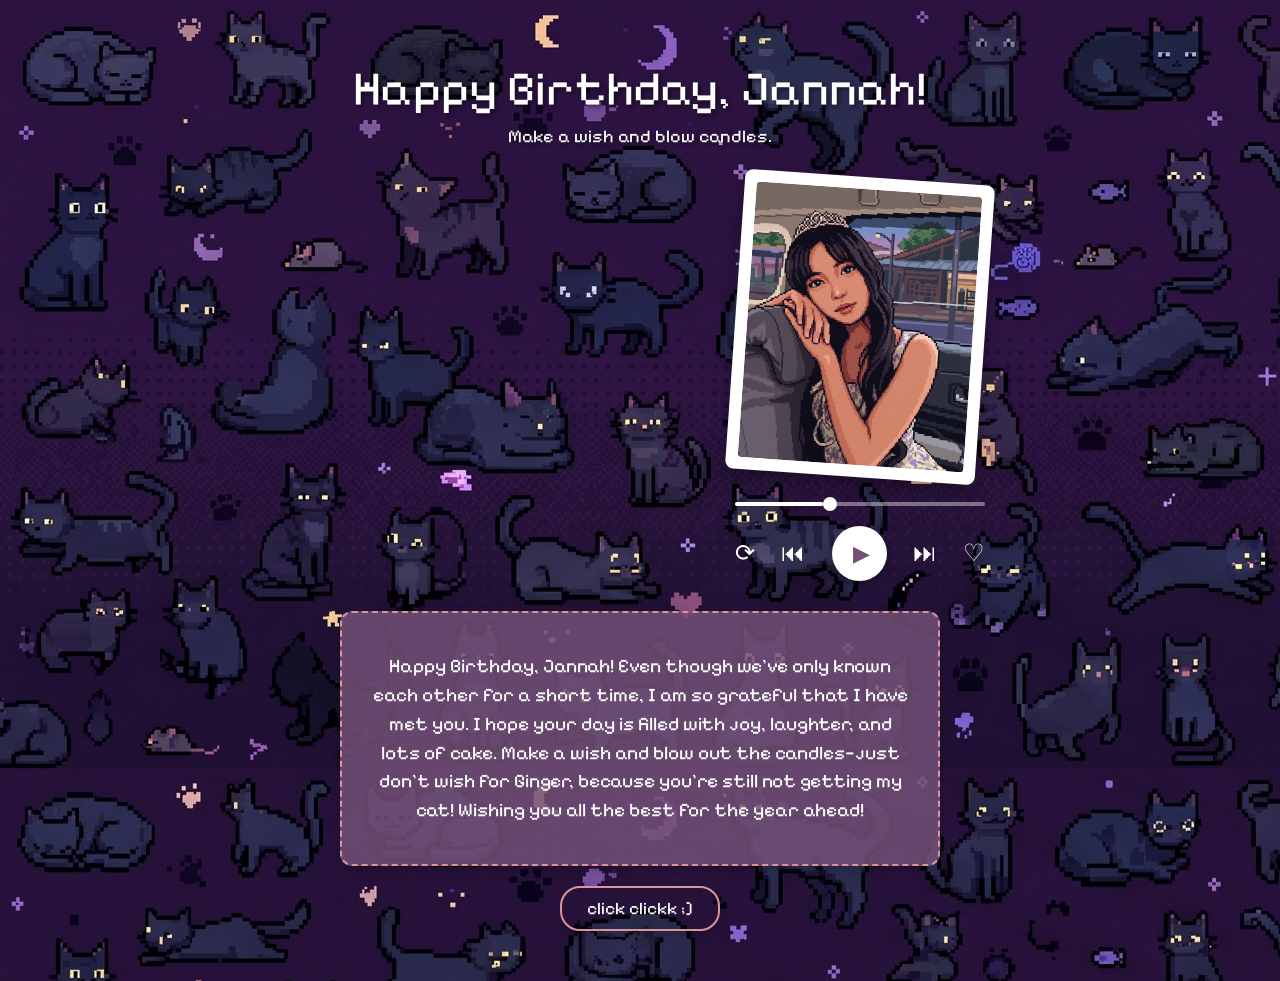
==== index.html @ f411790f "Add files via upload" ====
<!DOCTYPE html>
<html lang="en">
  <head>
    <meta charset="UTF-8" />
    <meta name="viewport" content="width=device-width, initial-scale=1" />
    <title>Birthday Cake 🎂</title>
    <link rel="stylesheet" href="style.css" />
    <link rel="preconnect" href="https://fonts.googleapis.com" />
    <link rel="preconnect" href="https://fonts.gstatic.com" crossorigin />
    <link
      href="https://fonts.googleapis.com/css2?family=Pixelify+Sans:wght@400..700&display=swap"
      rel="stylesheet"
    />
    <style>
      #mainTitle {
        font-size: 48px;
        font-family: 'Pixelify Sans', sans-serif;
        margin-bottom: 8px;
        margin-top: 40px;
      }

      #subTitle {
        font-size: 18px;
        font-family: 'Pixelify Sans', sans-serif;
        color: #ffffff;
      }

      /* Download Button for Lightbox */
      .download-btn {
        position: absolute;
        bottom: 40px;
        padding: 10px 25px;
        background-color: transparent;
        color: #ffffff;
        border: 2px solid #db9498;
        border-radius: 20px;
        font-family: 'Pixelify Sans', sans-serif;
        font-size: 1.1rem;
        text-decoration: none;
        transition: all 0.3s ease;
        z-index: 1001; /* Keeps it above the image */
      }

      .download-btn:hover {
        background-color: rgba(255, 255, 255, 0.2);
        transform: scale(1.05);
      }

      @media (max-width: 768px) {
        .download-btn {
          bottom: 25px;
          font-size: 1rem;
        }
      }
    </style>
  </head>
  <body>
    
    <!-- Floating Flowers Background -->
    <div class="flowers-container">
      <div class="flower">🌸</div>
      <div class="flower">🌺</div>
      <div class="flower">🌸</div>
      <div class="flower">💮</div>
      <div class="flower">🌺</div>
      <div class="flower">🌸</div>
      <div class="flower">💮</div>
      <div class="flower">🌸</div>
    </div>

    <div class="container">
      <div id="birthdayText"></div>

      <!-- Wrapper for Side-by-Side Layout -->
      <div class="side-by-side">
        
        <!-- Left Side: The Cake -->
        <div class="cake-container">
          <div class="cake" id="cake"></div>
        </div>

        <!-- Right Side: The Picture Frame AND Music Player -->
        <div class="right-column">
          
          <div class="picture-frame" id="pictureFrame">
            <div class="photo-placeholder">Your Photo Here</div>
            <img
              src="bdaygirl.png"
              alt="Birthday Girl"
              class="framed-photo"
            />
          </div>

          <!-- NEW: Music Player UI -->
          <div class="music-player">
            <div class="progress-bar">
              <div class="progress"></div>
              <div class="progress-dot"></div>
            </div>
            <div class="controls">
              <span class="icon loop">&#10227;</span>
              <span class="icon prev">&#9198;</span>
              <div class="play-pause-btn" id="playBtn">&#9654;</div>
              <span class="icon next">&#9197;</span>
              <span class="icon heart">&#9825;</span>
            </div>
            <!-- Hidden Audio Element -->
            <audio id="bgMusic" src="song/bday.mp3" loop></audio>
          </div>

        </div> <!-- End of right-column -->
        
      </div> <!-- End of side-by-side -->

      <!-- Message Box -->
      <div class="message-box">
        <p>Happy Birthday, Jannah! Even though we've only known each other for a short time, 
          I am so grateful that I have met you. I hope your day is filled with joy, laughter, and lots of cake. 
          Make a wish and blow out the candles—just don't wish for Ginger, because you're still not getting my cat! 
          Wishing you all the best for the year ahead!</p>
      </div>
      
      <div style="text-align: center; margin-top: 20px;">
          <a href="gallery.html" class="next-page-btn">click clickk ;]</a>
      </div>

      <div id="lightbox" class="lightbox-modal">
        <img id="lightbox-img" src="" alt="Zoomed Photo" />
        <a id="download-btn" href="" download class="download-btn">Download Image</a>
      </div>

    </div>

    <script>
      // Read URL params
      const params = new URLSearchParams(window.location.search);
      const name = params.get("name") || "Jannah";
      let candleCount = parseInt(params.get("candles")) || 4;
      candleCount = Math.min(Math.max(candleCount, 1), 30);

      const birthdayText = document.getElementById("birthdayText");
      birthdayText.innerHTML = `
        <div id="mainTitle">Happy Birthday, ${name}!</div>
        <div id="subTitle">Make a wish and blow candles.</div>
      `;

      const cake = document.getElementById("cake");

      const colors = [
        "green-candle",
        "purple-candle",
        "blue-candle",
        "yellow-candle",
      ];
      const CAKE_VISUAL_WIDTH = 35;

      function createCandles(count) {
        cake.innerHTML = "";
        const CANDLE_VISUAL_WIDTH = 2;
        const availableWidth = CAKE_VISUAL_WIDTH;
        const candlesPerRow = 6;
        const rowCount = Math.ceil(count / candlesPerRow);
        const shiftAmount = 4;

        for (let i = 0; i < count; i++) {
          const candle = document.createElement("div");
          candle.classList.add("candle");
          const colorClass = colors[Math.floor(Math.random() * colors.length)];
          candle.classList.add(colorClass);

          const row = Math.floor(i / candlesPerRow);
          const col = i % candlesPerRow;
          const totalCandlesInRow = Math.min(
            candlesPerRow,
            count - row * candlesPerRow
          );
          const rowSpacing = availableWidth / (totalCandlesInRow + 1);

          const leftBase = rowSpacing * (col + 1) - CANDLE_VISUAL_WIDTH / 2 + 5;
          const rowShift = row % 2 === 0 ? 0 : shiftAmount;

          candle.style.position = "absolute";
          candle.style.top = `${10 + row * 3}px`;
          candle.style.left = `${leftBase - rowShift + 4}px`;

          cake.appendChild(candle);
        }
      }

      createCandles(candleCount);

      // === Microphone / Blow Detection ===
      async function startMicDetection() {
        try {
          const stream = await navigator.mediaDevices.getUserMedia({
            audio: true,
          });
          const audioContext = new (window.AudioContext ||
            window.webkitAudioContext)();
          const source = audioContext.createMediaStreamSource(stream);
          const analyser = audioContext.createAnalyser();
          analyser.fftSize = 512;

          source.connect(analyser);

          const dataArray = new Uint8Array(analyser.frequencyBinCount);

          let blown = false;

          function detectBlow() {
            analyser.getByteFrequencyData(dataArray);

            let highFreqSum = 0;
            let lowFreqSum = 0;

            const midpoint = dataArray.length / 2;

            for (let i = 0; i < dataArray.length; i++) {
              if (i < midpoint) {
                lowFreqSum += dataArray[i];
              } else {
                highFreqSum += dataArray[i];
              }
            }

            const highAvg = highFreqSum / (dataArray.length / 2);
            const lowAvg = lowFreqSum / (dataArray.length / 2);

            const ratio = highAvg / (lowAvg + 1);

            const BLOW_RATIO_THRESHOLD = 0.5;

            if (ratio > BLOW_RATIO_THRESHOLD && !blown) {
              blown = true;
              blowOutCandles();
            }

            requestAnimationFrame(detectBlow);
          }

          detectBlow();
        } catch (err) {
          console.error("Mic access error:", err);
        }
      }

      function blowOutCandles() {
        const candles = document.querySelectorAll(".candle");
        candles.forEach((candle) => {
          const delay = Math.random() * 1000;
          setTimeout(() => {
            colors.forEach((color) => {
              if (candle.classList.contains(color)) {
                candle.classList.add("blown");
              }
            });
          }, delay);
        });

        setTimeout(() => {
          const subTitle = document.getElementById("subTitle");
          subTitle.textContent = `Yayy! Wishing you the happiest birthday ever!! 🎉`;
        }, 1200);
      }

      // === Lightbox Zoom Functionality para sa Main Page ===
      const lightbox = document.getElementById('lightbox');
      const lightboxImg = document.getElementById('lightbox-img');
      const downloadBtn = document.getElementById('download-btn');
      const framedPhoto = document.querySelector('.framed-photo');

      if (framedPhoto) {
        framedPhoto.addEventListener('click', () => {
          lightbox.style.display = 'flex';
          lightboxImg.src = framedPhoto.src;
          
          // Set the link to the image source
          downloadBtn.href = framedPhoto.src; 
          
          // Extract the file name and force download
          const fileName = framedPhoto.src.split('/').pop();
          downloadBtn.download = fileName; 
        });
      }

      // Prevent closing if clicking the image or download button
      lightbox.addEventListener('click', (e) => {
        if (e.target !== lightboxImg && e.target !== downloadBtn) {
          lightbox.style.display = 'none';
        }
      });

      startMicDetection();

      // === Music Player Functionality with Persistent State ===
      const playBtn = document.getElementById('playBtn');
      const bgMusic = document.getElementById('bgMusic');

      // Basahin kung may saved state na dati
      window.addEventListener('load', () => {
        const isPlaying = localStorage.getItem('isPlaying') === 'true';
        const savedTime = parseFloat(localStorage.getItem('audioTime')) || 0;

        bgMusic.currentTime = savedTime;
        if (isPlaying) {
          bgMusic.volume = 0.5;
          bgMusic.play().then(() => {
            playBtn.innerHTML = '&#10074;&#10074;'; // Pause Icon
            playBtn.classList.add('playing');
          }).catch(e => console.log("Autoplay blocked:", e));
        }
      });

      playBtn.addEventListener('click', async () => {
        try {
          if (!bgMusic.paused) {
            bgMusic.pause();
            playBtn.innerHTML = '&#9654;'; // Play Icon
            playBtn.classList.remove('playing');
            localStorage.setItem('isPlaying', 'false');
          } else {
            bgMusic.volume = 0.5;
            await bgMusic.play(); 
            playBtn.innerHTML = '&#10074;&#10074;'; // Pause Icon
            playBtn.classList.add('playing');
            localStorage.setItem('isPlaying', 'true');
          }
        } catch (error) {
          console.error("Audio error:", error);
          alert("Hindi ma-play ang kanta.");
        }
      });

      // Regular na i-save ang current time habang tumutugtog
      setInterval(() => {
        if (!bgMusic.paused) {
          localStorage.setItem('audioTime', bgMusic.currentTime);
          localStorage.setItem('isPlaying', 'true');
        }
      }, 500);
      
    </script>
  </body>
</html>
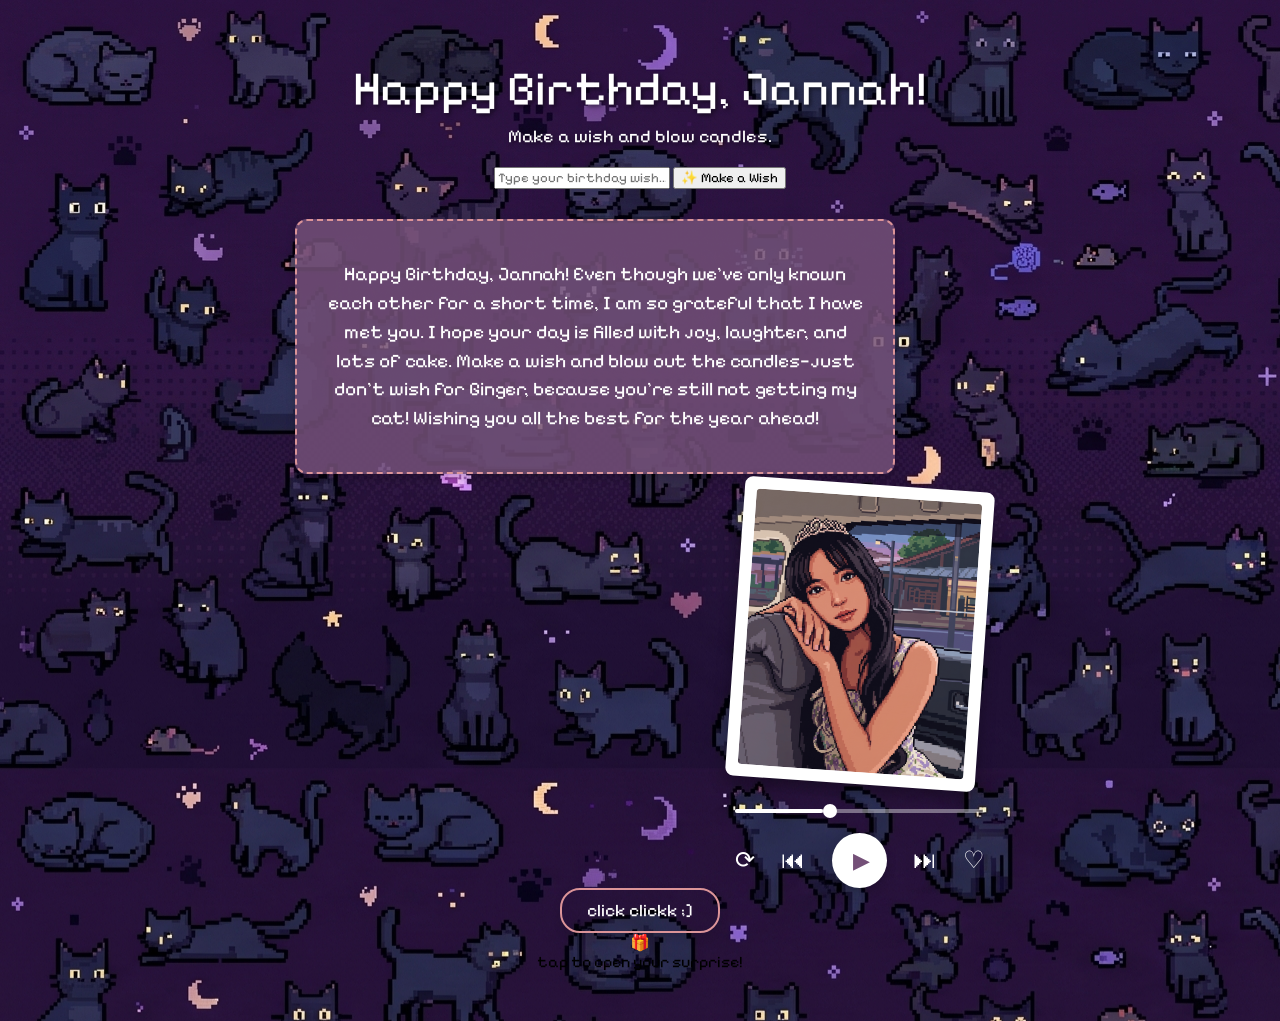
==== commit a637909f: "Update index.html" ====
--- a/index.html
+++ b/index.html
@@ -3,7 +3,7 @@
   <head>
     <meta charset="UTF-8" />
     <meta name="viewport" content="width=device-width, initial-scale=1" />
-    <title>Birthday Cake 🎂</title>
+    <title>Happy Birthday, Jannah! 😺</title>
     <link rel="stylesheet" href="style.css" />
     <link rel="preconnect" href="https://fonts.googleapis.com" />
     <link rel="preconnect" href="https://fonts.gstatic.com" crossorigin />
@@ -14,14 +14,14 @@
     <style>
       #mainTitle {
         font-size: 48px;
-        font-family: 'Pixelify Sans', sans-serif;
+        font-family: 'Pixelify Sans', monospace;
         margin-bottom: 8px;
         margin-top: 40px;
       }
 
       #subTitle {
         font-size: 18px;
-        font-family: 'Pixelify Sans', sans-serif;
+        font-family: 'Pixelify Sans', monospace;
         color: #ffffff;
       }
 
@@ -34,7 +34,7 @@
         color: #ffffff;
         border: 2px solid #db9498;
         border-radius: 20px;
-        font-family: 'Pixelify Sans', sans-serif;
+        font-family: 'Pixelify Sans', monospace;
         font-size: 1.1rem;
         text-decoration: none;
         transition: all 0.3s ease;
@@ -71,57 +71,111 @@
     <div class="container">
       <div id="birthdayText"></div>
 
-      <!-- Wrapper for Side-by-Side Layout -->
-      <div class="side-by-side">
-        
-        <!-- Left Side: The Cake -->
-        <div class="cake-container">
-          <div class="cake" id="cake"></div>
+      <!-- Make a Wish -->
+      <div class="wish-section" id="wishSection">
+        <div class="wish-sparkle-field" id="wishSparkleField"></div>
+
+        <form id="wishForm" class="wish-form">
+          <input
+            type="text"
+            id="wishInput"
+            class="wish-input"
+            placeholder="Type your birthday wish..."
+            maxlength="80"
+            autocomplete="off"
+          />
+          <button type="submit" class="wish-submit-btn">✨ Make a Wish</button>
+        </form>
+
+        <div id="wishDisplay" class="wish-display" style="display: none;">
+          <p id="wishText" class="wish-text"></p>
+          <button id="wishAgainBtn" class="wish-again-btn">Make another wish</button>
         </div>
-
-        <!-- Right Side: The Picture Frame AND Music Player -->
-        <div class="right-column">
+      </div>
+
+      <!-- Hero Layout: groups the message, cake, and photo so the desktop view can
+           arrange them as a single row (see the desktop-only rules in style.css).
+           This wrapper has no effect on mobile: it stays a plain block, so the
+           mobile stacking order/appearance is unchanged. -->
+      <div class="hero-layout">
+
+        <!-- Message Box -->
+        <div class="message-box">
+          <p>Happy Birthday, Jannah! Even though we've only known each other for a short time, 
+            I am so grateful that I have met you. I hope your day is filled with joy, laughter, and lots of cake. 
+            Make a wish and blow out the candles—just don't wish for Ginger, because you're still not getting my cat! 
+            Wishing you all the best for the year ahead!</p>
+        </div>
+
+        <!-- Wrapper for Side-by-Side Layout -->
+        <div class="side-by-side">
           
-          <div class="picture-frame" id="pictureFrame">
-            <div class="photo-placeholder">Your Photo Here</div>
-            <img
-              src="bdaygirl.png"
-              alt="Birthday Girl"
-              class="framed-photo"
-            />
+          <!-- Left Side: The Cake -->
+          <div class="cake-container">
+            <div class="cake" id="cake"></div>
           </div>
 
-          <!-- NEW: Music Player UI -->
-          <div class="music-player">
-            <div class="progress-bar">
-              <div class="progress"></div>
-              <div class="progress-dot"></div>
+          <!-- Right Side: The Picture Frame AND Music Player -->
+          <div class="right-column">
+            
+            <div class="picture-frame" id="pictureFrame">
+              <div class="photo-placeholder">Your Photo Here</div>
+              <img
+                src="bdaygirl.png"
+                alt="Birthday Girl"
+                class="framed-photo"
+              />
             </div>
-            <div class="controls">
-              <span class="icon loop">&#10227;</span>
-              <span class="icon prev">&#9198;</span>
-              <div class="play-pause-btn" id="playBtn">&#9654;</div>
-              <span class="icon next">&#9197;</span>
-              <span class="icon heart">&#9825;</span>
+
+            <!-- NEW: Music Player UI -->
+            <div class="music-player">
+              <div class="progress-bar">
+                <div class="progress"></div>
+                <div class="progress-dot"></div>
+              </div>
+              <div class="controls">
+                <span class="icon loop">&#10227;</span>
+                <span class="icon prev">&#9198;</span>
+                <div class="play-pause-btn" id="playBtn">&#9654;</div>
+                <span class="icon next">&#9197;</span>
+                <span class="icon heart">&#9825;</span>
+              </div>
+              <!-- Hidden Audio Element -->
+              <audio id="bgMusic" src="song/bday.mp3" loop></audio>
             </div>
-            <!-- Hidden Audio Element -->
-            <audio id="bgMusic" src="song/bday.mp3" loop></audio>
+
+          </div> <!-- End of right-column -->
+          
+        </div> <!-- End of side-by-side -->
+
+        <div class="cta-wrapper">
+            <a href="gallery.html" class="next-page-btn">click clickk ;]</a>
+        </div>
+
+      </div> <!-- End of hero-layout -->
+
+      <!-- Surprise Present -->
+      <div class="surprise-section" id="surpriseSection">
+        <div class="surprise-sparkle-field" id="surpriseSparkleField"></div>
+
+        <div class="gift-box" id="giftBox">
+          <div class="gift-body">🎁</div>
+          <div class="gift-label">tap to open your surprise!</div>
+        </div>
+
+        <div class="surprise-reveal" id="surpriseReveal" style="display: none;">
+          <div class="surprise-card">
+            <p class="surprise-title">🎉 Surprise!</p>
+            <p class="surprise-message">A little birthday coupon book, redeemable anytime:</p>
+            <ul class="surprise-list">
+              <li>🎬 One (1) free movie night, my treat</li>
+              <li>🍰 A cake date whenever you want</li>
+              <li>💬 Unlimited kwento &amp; rant sessions</li>
+              <li>🐈 Supervised cuddle time with Ginger</li>
+            </ul>
+            <button class="wish-again-btn" id="wrapAgainBtn">🎁 Wrap it back up</button>
           </div>
-
-        </div> <!-- End of right-column -->
-        
-      </div> <!-- End of side-by-side -->
-
-      <!-- Message Box -->
-      <div class="message-box">
-        <p>Happy Birthday, Jannah! Even though we've only known each other for a short time, 
-          I am so grateful that I have met you. I hope your day is filled with joy, laughter, and lots of cake. 
-          Make a wish and blow out the candles—just don't wish for Ginger, because you're still not getting my cat! 
-          Wishing you all the best for the year ahead!</p>
-      </div>
-      
-      <div style="text-align: center; margin-top: 20px;">
-          <a href="gallery.html" class="next-page-btn">click clickk ;]</a>
+        </div>
       </div>
 
       <div id="lightbox" class="lightbox-modal">
@@ -188,6 +242,107 @@
       }
 
       createCandles(candleCount);
+
+      // === Make a Wish ===
+      const wishForm = document.getElementById("wishForm");
+      const wishInput = document.getElementById("wishInput");
+      const wishDisplay = document.getElementById("wishDisplay");
+      const wishTextEl = document.getElementById("wishText");
+      const wishAgainBtn = document.getElementById("wishAgainBtn");
+      const wishSparkleField = document.getElementById("wishSparkleField");
+
+      const sparkleChars = ["✨", "⭐", "💫", "🌟"];
+
+      function spawnSparkles(count = 18) {
+        for (let i = 0; i < count; i++) {
+          const sparkle = document.createElement("span");
+          sparkle.className = "sparkle";
+          sparkle.textContent =
+            sparkleChars[Math.floor(Math.random() * sparkleChars.length)];
+          sparkle.style.left = `${Math.random() * 100}%`;
+          sparkle.style.top = `${Math.random() * 100}%`;
+          sparkle.style.animationDelay = `${Math.random() * 0.35}s`;
+          sparkle.style.fontSize = `${1 + Math.random() * 1}rem`;
+          wishSparkleField.appendChild(sparkle);
+          setTimeout(() => sparkle.remove(), 1500);
+        }
+      }
+
+      if (wishForm) {
+        wishForm.addEventListener("submit", (e) => {
+          e.preventDefault();
+          const value = wishInput.value.trim();
+
+          if (!value) {
+            wishInput.classList.remove("shake");
+            void wishInput.offsetWidth; // restart animation
+            wishInput.classList.add("shake");
+            return;
+          }
+
+          spawnSparkles();
+
+          setTimeout(() => {
+            wishTextEl.textContent = `"${value}" 🎂`;
+            wishForm.style.display = "none";
+            wishDisplay.style.display = "block";
+          }, 250);
+        });
+      }
+
+      if (wishAgainBtn) {
+        wishAgainBtn.addEventListener("click", () => {
+          wishDisplay.style.display = "none";
+          wishForm.style.display = "flex";
+          wishInput.value = "";
+          wishInput.focus();
+          spawnSparkles(10);
+        });
+      }
+
+      // === Surprise Present ===
+      const giftBox = document.getElementById("giftBox");
+      const surpriseReveal = document.getElementById("surpriseReveal");
+      const wrapAgainBtn = document.getElementById("wrapAgainBtn");
+      const surpriseSparkleField = document.getElementById(
+        "surpriseSparkleField"
+      );
+
+      function spawnSurpriseSparkles(count = 20) {
+        for (let i = 0; i < count; i++) {
+          const sparkle = document.createElement("span");
+          sparkle.className = "sparkle";
+          sparkle.textContent =
+            sparkleChars[Math.floor(Math.random() * sparkleChars.length)];
+          sparkle.style.left = `${Math.random() * 100}%`;
+          sparkle.style.top = `${Math.random() * 100}%`;
+          sparkle.style.animationDelay = `${Math.random() * 0.35}s`;
+          sparkle.style.fontSize = `${1 + Math.random() * 1}rem`;
+          surpriseSparkleField.appendChild(sparkle);
+          setTimeout(() => sparkle.remove(), 1500);
+        }
+      }
+
+      if (giftBox) {
+        giftBox.addEventListener("click", () => {
+          if (giftBox.classList.contains("opened")) return;
+          giftBox.classList.add("opened");
+          spawnSurpriseSparkles();
+
+          setTimeout(() => {
+            giftBox.style.display = "none";
+            surpriseReveal.style.display = "block";
+          }, 380);
+        });
+      }
+
+      if (wrapAgainBtn) {
+        wrapAgainBtn.addEventListener("click", () => {
+          surpriseReveal.style.display = "none";
+          giftBox.style.display = "flex";
+          giftBox.classList.remove("opened");
+        });
+      }
 
       // === Microphone / Blow Detection ===
       async function startMicDetection() {
@@ -338,7 +493,52 @@
           localStorage.setItem('isPlaying', 'true');
         }
       }, 500);
-      
+
+      // === Click-the-Cats Easter Egg ===
+      // The background is wall-to-wall cats and cat-themed decorations, so
+      // any click on the decorative background (not on buttons/cards/other
+      // UI) pops a little heart/paw + "meow~" right at the cursor.
+      (function () {
+        const catReactionEmojis = ["❤️", "🐾"];
+        const catReactionWords = ["meow~", "purr~", "mrow!", "nya~"];
+
+        function spawnCatReaction(clientX, clientY) {
+          const el = document.createElement("div");
+          el.className = "cat-reaction";
+          el.style.left = `${clientX}px`;
+          el.style.top = `${clientY}px`;
+
+          const emoji = document.createElement("span");
+          emoji.className = "cat-reaction-emoji";
+          emoji.textContent =
+            catReactionEmojis[
+              Math.floor(Math.random() * catReactionEmojis.length)
+            ];
+
+          const bubble = document.createElement("div");
+          bubble.className = "cat-reaction-bubble";
+          bubble.textContent =
+            catReactionWords[
+              Math.floor(Math.random() * catReactionWords.length)
+            ];
+
+          el.appendChild(emoji);
+          el.appendChild(bubble);
+          document.body.appendChild(el);
+          setTimeout(() => el.remove(), 1000);
+        }
+
+        document.addEventListener("click", (e) => {
+          const target = e.target;
+          const isBackgroundClick =
+            target === document.body ||
+            target === document.documentElement ||
+            (target.classList && target.classList.contains("container"));
+
+          if (!isBackgroundClick) return;
+          spawnCatReaction(e.clientX, e.clientY);
+        });
+      })();
     </script>
   </body>
-</html>+</html>
--- a/style.css
+++ b/style.css
@@ -318,6 +318,7 @@
     flex-direction: column; 
     gap: 40px; 
     margin-top: 20px;
+    align-items: center;
   }
 
   .cake-container {
@@ -327,8 +328,8 @@
 
   .cake {
     transform: scale(3.5); 
-    top: -40px; 
-    left: 130px; 
+    top: -50px;
+    left: calc(50% - 112px);
   }
 
   .right-column {
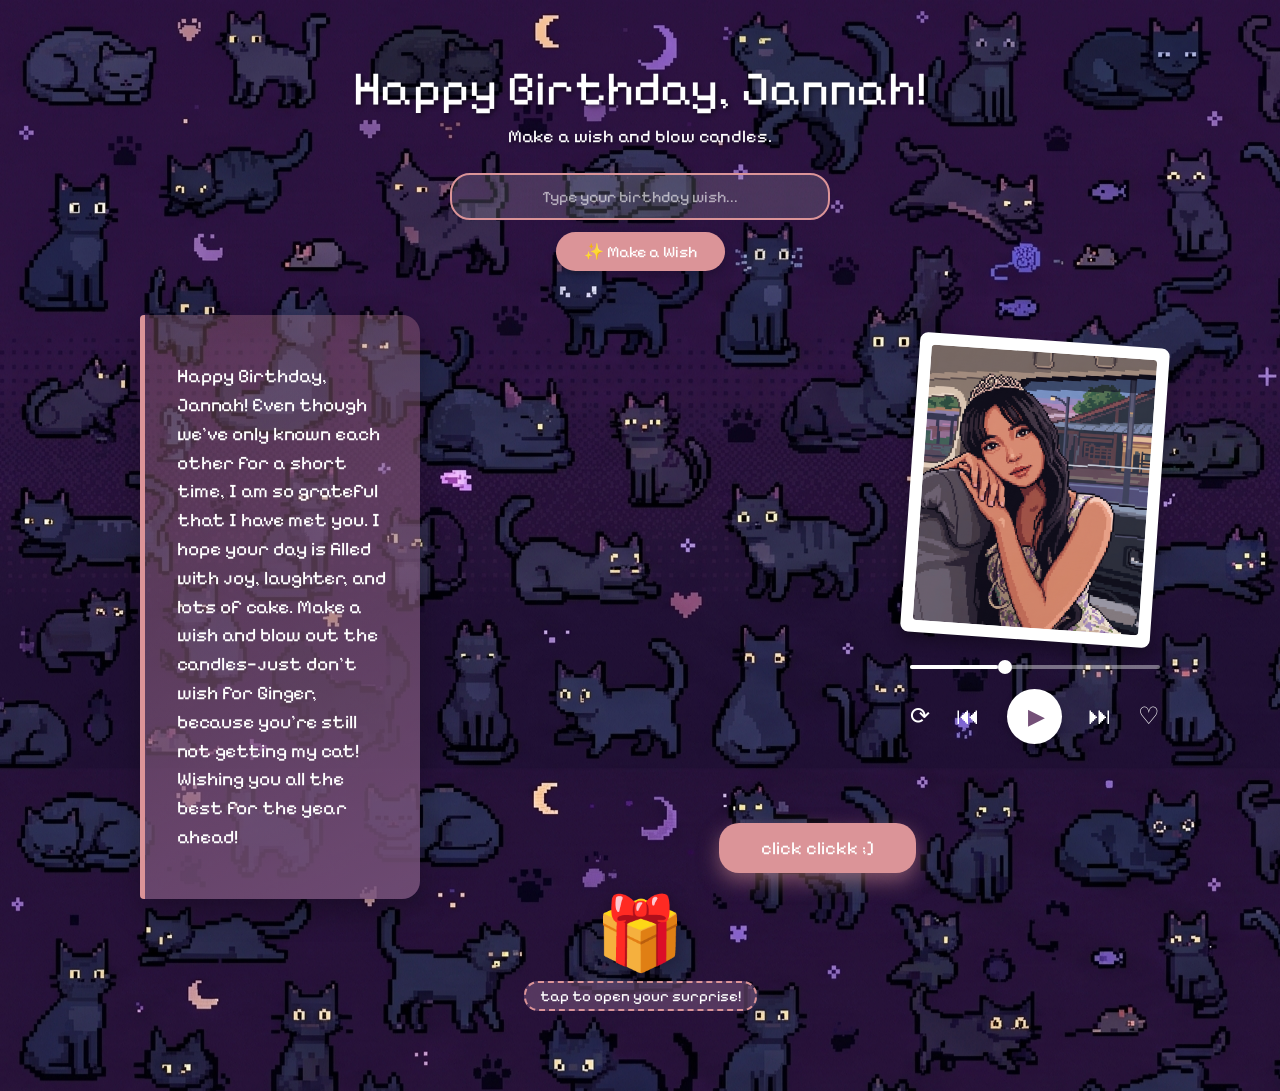
==== commit e136d71b: "Update index.html" ====
--- a/index.html
+++ b/index.html
@@ -56,6 +56,8 @@
   </head>
   <body>
     
+    <div class="cats-bg"></div>
+
     <!-- Floating Flowers Background -->
     <div class="flowers-container">
       <div class="flower">🌸</div>
--- a/style.css
+++ b/style.css
@@ -1,5 +1,5 @@
 * {
-  font-family: "Pixelify Sans", sans-serif;
+  font-family: "Pixelify Sans", monospace;
   box-sizing: border-box;
 }
 
@@ -115,7 +115,7 @@
 /* 6. Placeholder Text */
 .photo-placeholder {
   position: absolute;
-  font-family: 'Pixelify Sans', sans-serif;
+  font-family: 'Pixelify Sans', monospace;
   color: #a49188; 
   font-size: 1.5rem;
   z-index: 1;
@@ -131,6 +131,283 @@
   object-fit: cover;
   border-radius: 4px;
   z-index: 2; 
+}
+
+/* 7.5 Make a Wish */
+.wish-section {
+  position: relative;
+  width: 90%;
+  max-width: 380px;
+  margin: 6px auto 24px auto;
+  text-align: center;
+}
+
+.wish-form {
+  display: flex;
+  flex-direction: column;
+  gap: 12px;
+  align-items: center;
+}
+
+.wish-input {
+  width: 100%;
+  padding: 12px 16px;
+  border-radius: 20px;
+  border: 2px solid #db9498;
+  background-color: rgba(255, 255, 255, 0.15);
+  color: #ffffff;
+  font-family: "Pixelify Sans", monospace;
+  font-size: 1rem;
+  text-align: center;
+  outline: none;
+  box-sizing: border-box;
+  transition: background-color 0.2s, box-shadow 0.2s;
+}
+
+.wish-input::placeholder {
+  color: rgba(255, 255, 255, 0.6);
+}
+
+.wish-input:focus {
+  background-color: rgba(255, 255, 255, 0.25);
+  box-shadow: 0 0 0 3px rgba(219, 148, 152, 0.4);
+}
+
+.wish-input.shake {
+  animation: wishShake 0.4s;
+}
+
+@keyframes wishShake {
+  0%, 100% { transform: translateX(0); }
+  20% { transform: translateX(-6px); }
+  40% { transform: translateX(6px); }
+  60% { transform: translateX(-4px); }
+  80% { transform: translateX(4px); }
+}
+
+.wish-submit-btn {
+  padding: 10px 28px;
+  border-radius: 20px;
+  border: none;
+  background-color: #db9498;
+  color: #ffffff;
+  font-family: "Pixelify Sans", monospace;
+  font-size: 1rem;
+  cursor: pointer;
+  box-shadow: 0 4px 10px rgba(0, 0, 0, 0.2);
+  transition: transform 0.2s, background-color 0.2s;
+}
+
+.wish-submit-btn:hover {
+  transform: scale(1.05);
+  background-color: #c47e83;
+}
+
+.wish-display {
+  animation: wishFadeIn 0.6s ease;
+}
+
+@keyframes wishFadeIn {
+  from { opacity: 0; transform: scale(0.85); }
+  to { opacity: 1; transform: scale(1); }
+}
+
+.wish-text {
+  font-size: 1.25rem;
+  color: #ffffff;
+  background-color: rgba(116, 80, 120, 0.85);
+  border: 2px dashed #db9498;
+  border-radius: 12px;
+  padding: 16px 20px;
+  margin: 0 0 14px 0;
+  word-wrap: break-word;
+}
+
+.wish-again-btn {
+  padding: 8px 20px;
+  border-radius: 20px;
+  border: 2px solid #db9498;
+  background-color: transparent;
+  color: #ffffff;
+  font-family: "Pixelify Sans", monospace;
+  font-size: 0.9rem;
+  cursor: pointer;
+  transition: all 0.2s ease;
+}
+
+.wish-again-btn:hover {
+  background-color: rgba(255, 255, 255, 0.2);
+  transform: scale(1.05);
+}
+
+.wish-sparkle-field {
+  position: absolute;
+  inset: 0;
+  pointer-events: none;
+  overflow: visible;
+  z-index: 5;
+}
+
+.sparkle {
+  position: absolute;
+  font-size: 1.4rem;
+  opacity: 0;
+  animation: sparklePop 1s ease-out forwards;
+  pointer-events: none;
+}
+
+@keyframes sparklePop {
+  0% { opacity: 0; transform: scale(0) rotate(0deg); }
+  30% { opacity: 1; transform: scale(1.2) rotate(90deg); }
+  100% { opacity: 0; transform: scale(0.4) translateY(-40px) rotate(180deg); }
+}
+
+/* 7.6 Surprise Present */
+.surprise-section {
+  position: relative;
+  width: 90%;
+  max-width: 380px;
+  margin: 0 auto 30px auto;
+  text-align: center;
+}
+
+.gift-box {
+  display: inline-flex;
+  flex-direction: column;
+  align-items: center;
+  gap: 10px;
+  cursor: pointer;
+  transition: transform 0.2s ease;
+}
+
+.gift-box:hover {
+  transform: scale(1.06) rotate(-2deg);
+}
+
+.gift-body {
+  font-size: 4.5rem;
+  line-height: 1;
+  filter: drop-shadow(0 6px 10px rgba(0, 0, 0, 0.35));
+  animation: giftWiggle 2.4s ease-in-out infinite;
+}
+
+@keyframes giftWiggle {
+  0%, 100% { transform: rotate(0deg); }
+  50% { transform: rotate(-6deg); }
+}
+
+.gift-box.opened .gift-body {
+  animation: giftPop 0.4s ease forwards;
+}
+
+@keyframes giftPop {
+  0% { transform: scale(1) rotate(0deg); opacity: 1; }
+  50% { transform: scale(1.35) rotate(10deg); opacity: 1; }
+  100% { transform: scale(0.2) rotate(20deg); opacity: 0; }
+}
+
+.gift-label {
+  font-family: "Pixelify Sans", monospace;
+  color: #ffffff;
+  font-size: 0.95rem;
+  background-color: rgba(116, 80, 120, 0.6);
+  border: 2px dashed #db9498;
+  border-radius: 14px;
+  padding: 4px 14px;
+}
+
+.surprise-reveal {
+  animation: wishFadeIn 0.6s ease;
+}
+
+.surprise-card {
+  background-color: rgba(116, 80, 120, 0.85);
+  border: 2px dashed #db9498;
+  border-radius: 12px;
+  padding: 22px 26px;
+  color: #ffffff;
+  box-shadow: 0 4px 10px rgba(0, 0, 0, 0.2);
+  text-align: left;
+}
+
+.surprise-title {
+  font-size: 1.3rem;
+  margin: 0 0 8px 0;
+  text-align: center;
+}
+
+.surprise-message {
+  margin: 0 0 14px 0;
+  line-height: 1.5;
+  text-align: center;
+}
+
+.surprise-list {
+  list-style: none;
+  margin: 0 0 18px 0;
+  padding: 0;
+  display: flex;
+  flex-direction: column;
+  gap: 8px;
+}
+
+.surprise-list li {
+  background-color: rgba(255, 255, 255, 0.12);
+  border-radius: 8px;
+  padding: 8px 12px;
+  font-size: 0.95rem;
+}
+
+.surprise-sparkle-field {
+  position: absolute;
+  inset: 0;
+  pointer-events: none;
+  overflow: visible;
+  z-index: 5;
+}
+
+/* 7.7 Click-the-Cats Easter Egg */
+.cat-reaction {
+  position: fixed;
+  transform: translate(-50%, -50%);
+  pointer-events: none;
+  z-index: 9999;
+  text-align: center;
+  animation: catReactionFloat 1s ease-out forwards;
+}
+
+.cat-reaction-emoji {
+  font-size: 1.8rem;
+  display: block;
+  filter: drop-shadow(0 2px 4px rgba(0, 0, 0, 0.4));
+}
+
+.cat-reaction-bubble {
+  margin-top: 2px;
+  font-family: "Pixelify Sans", monospace;
+  font-size: 0.75rem;
+  color: #ffffff;
+  background-color: rgba(116, 80, 120, 0.92);
+  border: 1px solid #db9498;
+  border-radius: 10px;
+  padding: 2px 8px;
+  display: inline-block;
+  white-space: nowrap;
+}
+
+@keyframes catReactionFloat {
+  0% {
+    opacity: 0;
+    transform: translate(-50%, -50%) scale(0.6) translateY(0);
+  }
+  20% {
+    opacity: 1;
+    transform: translate(-50%, -50%) scale(1.15) translateY(-6px);
+  }
+  100% {
+    opacity: 0;
+    transform: translate(-50%, -50%) scale(1) translateY(-42px);
+  }
 }
 
 /* 8. Message Box */
@@ -238,7 +515,7 @@
   color: #ffffff;
   border: 2px solid #db9498;
   border-radius: 20px;
-  font-family: 'Pixelify Sans', sans-serif;
+  font-family: 'Pixelify Sans', monospace;
   font-size: 1.1rem;
   text-decoration: none;
   cursor: pointer;
@@ -249,6 +526,13 @@
 .next-page-btn:hover {
   background-color: rgba(255, 255, 255, 0.2);
   transform: scale(1.05);
+}
+
+/* CTA wrapper - same look as the old inline style (text-align:center; margin-top:20px;)
+   so mobile stays exactly as before. Desktop repositions it inside the grid below. */
+.cta-wrapper {
+  text-align: center;
+  margin-top: 20px;
 }
 
 .lightbox-modal {
@@ -283,7 +567,7 @@
         color: #ffffff;
         border: 2px solid #db9498;
         border-radius: 20px;
-        font-family: 'Pixelify Sans', sans-serif;
+        font-family: 'Pixelify Sans', monospace;
         font-size: 1.1rem;
         text-decoration: none;
         transition: all 0.3s ease;
@@ -350,6 +634,81 @@
     width: 85%; 
     font-size: 1rem;
     margin-top: 40px; 
+    margin-left: auto;
+    margin-right: auto;
+  }
+}
+
+/* ============================================================
+   DESKTOP LANDING PAGE REDESIGN
+   Rearranges the message box, cake, and photo into one row with
+   the button centered underneath the cake/photo, matching the
+   requested layout. Scoped to >= 769px only, so the mobile view
+   (the @media (max-width: 768px) block above) is not touched.
+   ============================================================ */
+@media (min-width: 769px) {
+  .hero-layout {
+    display: grid;
+    grid-template-columns: minmax(280px, 340px) auto auto;
+    align-items: center;
+    column-gap: 55px;
+    row-gap: 28px;
+    width: 100%;
+    max-width: 1000px;
+    margin: 20px auto 0 auto;
+  }
+
+  /* Let .side-by-side's children (cake + photo) become direct grid items */
+  .side-by-side {
+    display: contents;
+  }
+
+  .message-box {
+    grid-column: 1;
+    grid-row: 1 / 3;
+    align-self: center;
+    max-width: 100%;
+    margin-top: 0;
+    text-align: left;
+    padding: 28px 32px;
+    border: none;
+    border-left: 5px solid #db9498;
+    border-radius: 4px 18px 18px 4px;
+    background: linear-gradient(155deg, rgba(219, 148, 152, 0.25), rgba(116, 80, 120, 0.9));
+    box-shadow: 0 12px 30px rgba(0, 0, 0, 0.28);
+  }
+
+  .cake-container {
+    grid-column: 2;
+    grid-row: 1;
+    justify-self: center;
+  }
+
+  .right-column {
+    grid-column: 3;
+    grid-row: 1;
+    justify-self: center;
+  }
+
+  .cta-wrapper {
+    grid-column: 2 / 4;
+    grid-row: 2;
+    justify-self: center;
+    margin-top: 0;
+  }
+
+  .next-page-btn {
+    padding: 14px 42px;
+    font-size: 1.15rem;
+    background-color: #db9498;
+    color: #ffffff;
+    border: none;
+    box-shadow: 0 8px 20px rgba(219, 148, 152, 0.5);
+  }
+
+  .next-page-btn:hover {
+    background-color: #c47e83;
+    transform: translateY(-2px) scale(1.04);
   }
 }
 
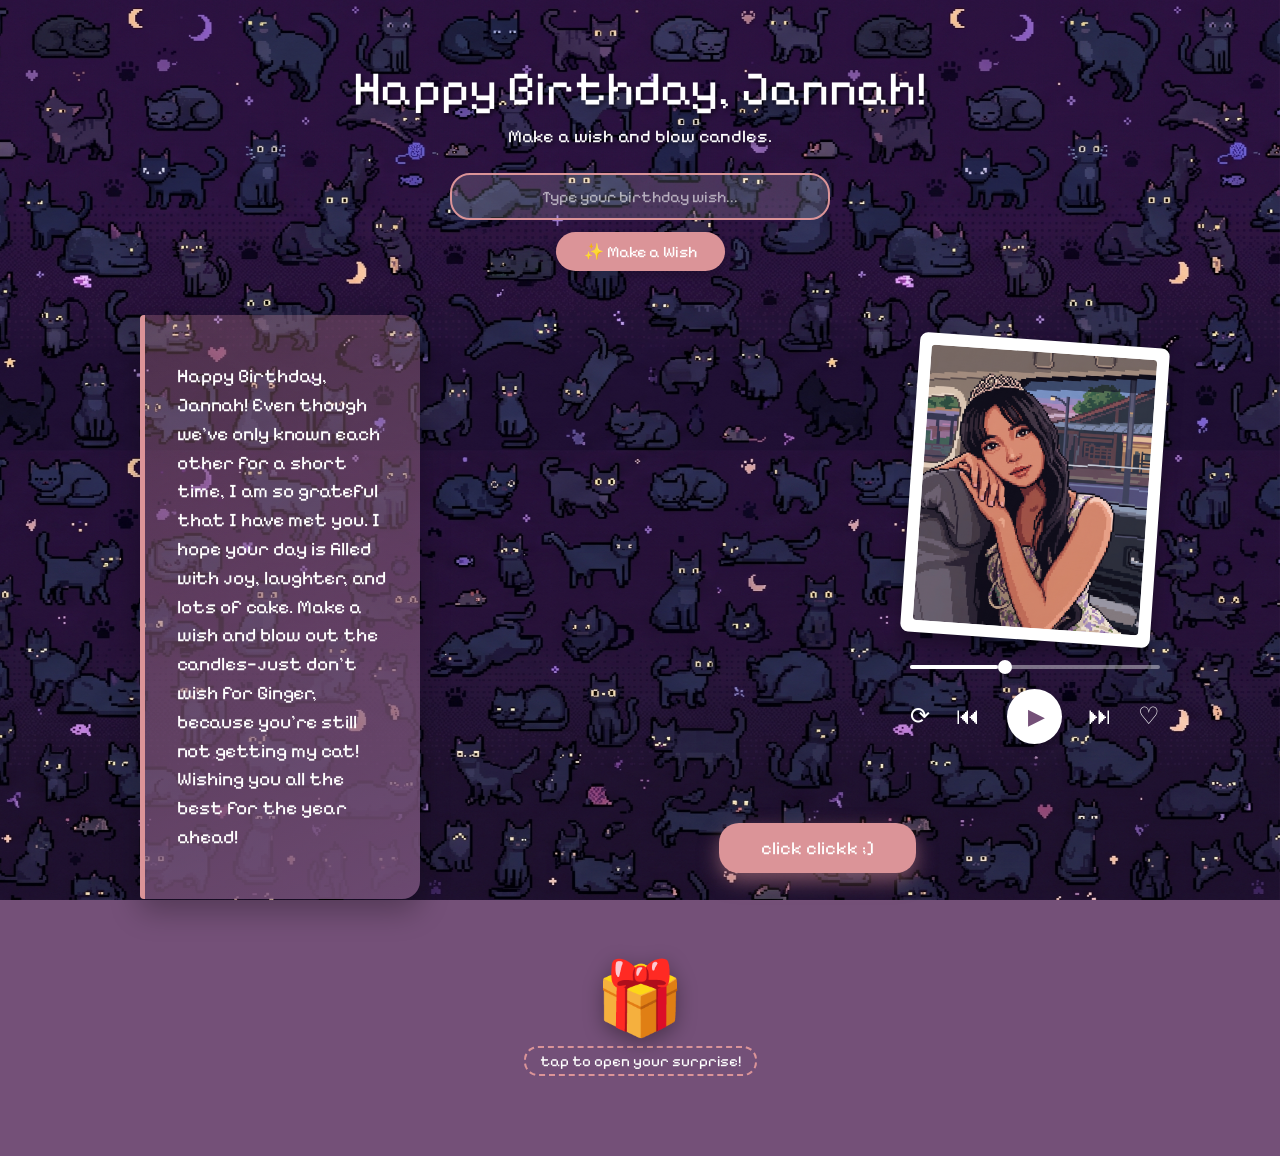
==== commit eb1af109: "Update index.html" ====
--- a/index.html
+++ b/index.html
@@ -143,7 +143,7 @@
                 <span class="icon heart">&#9825;</span>
               </div>
               <!-- Hidden Audio Element -->
-              <audio id="bgMusic" src="song/bday.mp3" loop></audio>
+              <audio id="bgMusic" src="song/GangstaBaby.mp3" loop></audio>
             </div>
 
           </div> <!-- End of right-column -->
--- a/style.css
+++ b/style.css
@@ -13,9 +13,24 @@
   justify-content: center;
   align-items: center;
   background-color: #745078; 
-  background-image: url('bgcats.png'); 
-  background-repeat: repeat;
-  background-size: auto;
+}
+
+/* Fixed, non-tiling cat background. Using a dedicated position:fixed layer
+   (instead of background-attachment:fixed on body) so it stays steady while
+   scrolling on every browser, including mobile Safari, which does not
+   support fixed background-attachment reliably. */
+.cats-bg {
+  position: fixed;
+  top: 0;
+  left: 0;
+  width: 100%;
+  height: 100%;
+  background-image: url('bgcats.png');
+  background-repeat: no-repeat;
+  background-size: cover;
+  background-position: center center;
+  z-index: 0;
+  pointer-events: none;
 }
 
 .flowers-container {
@@ -267,7 +282,7 @@
   position: relative;
   width: 90%;
   max-width: 380px;
-  margin: 0 auto 30px auto;
+  margin: 65px auto 30px auto;
   text-align: center;
 }
 
